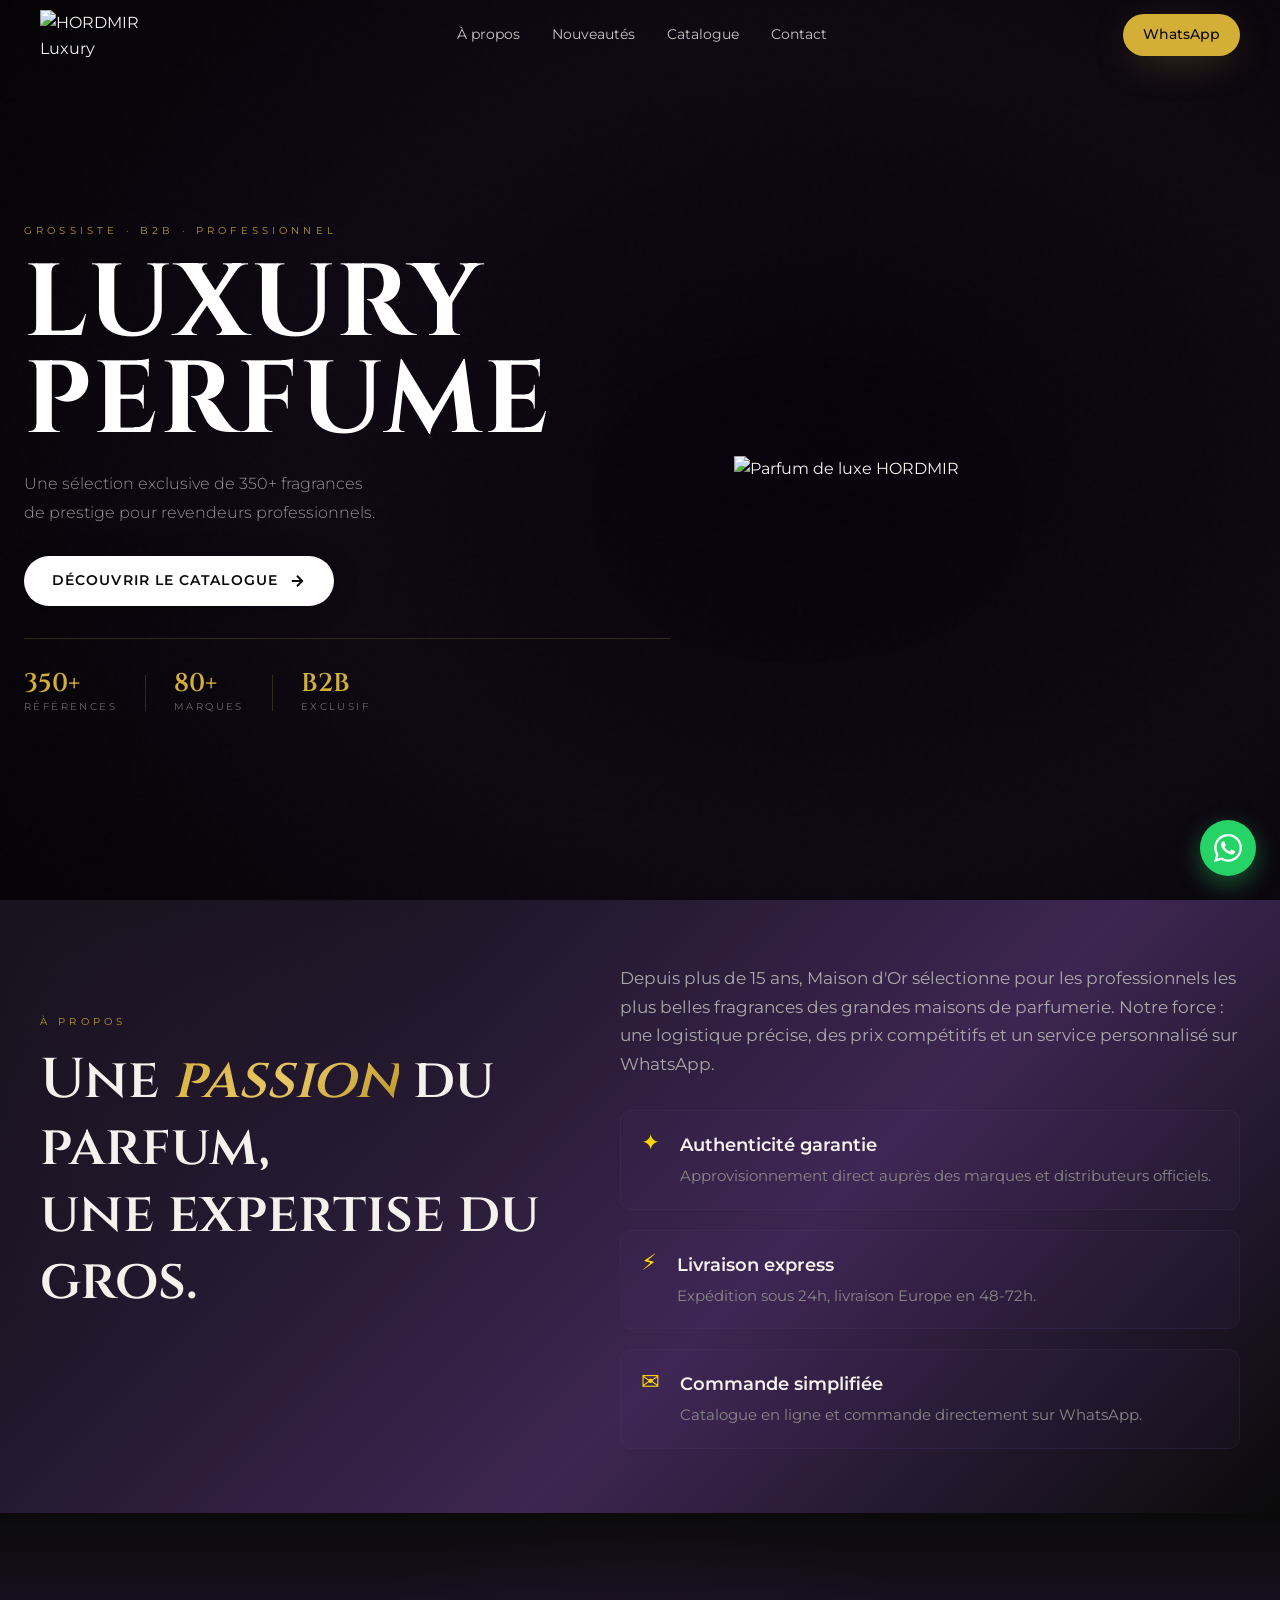
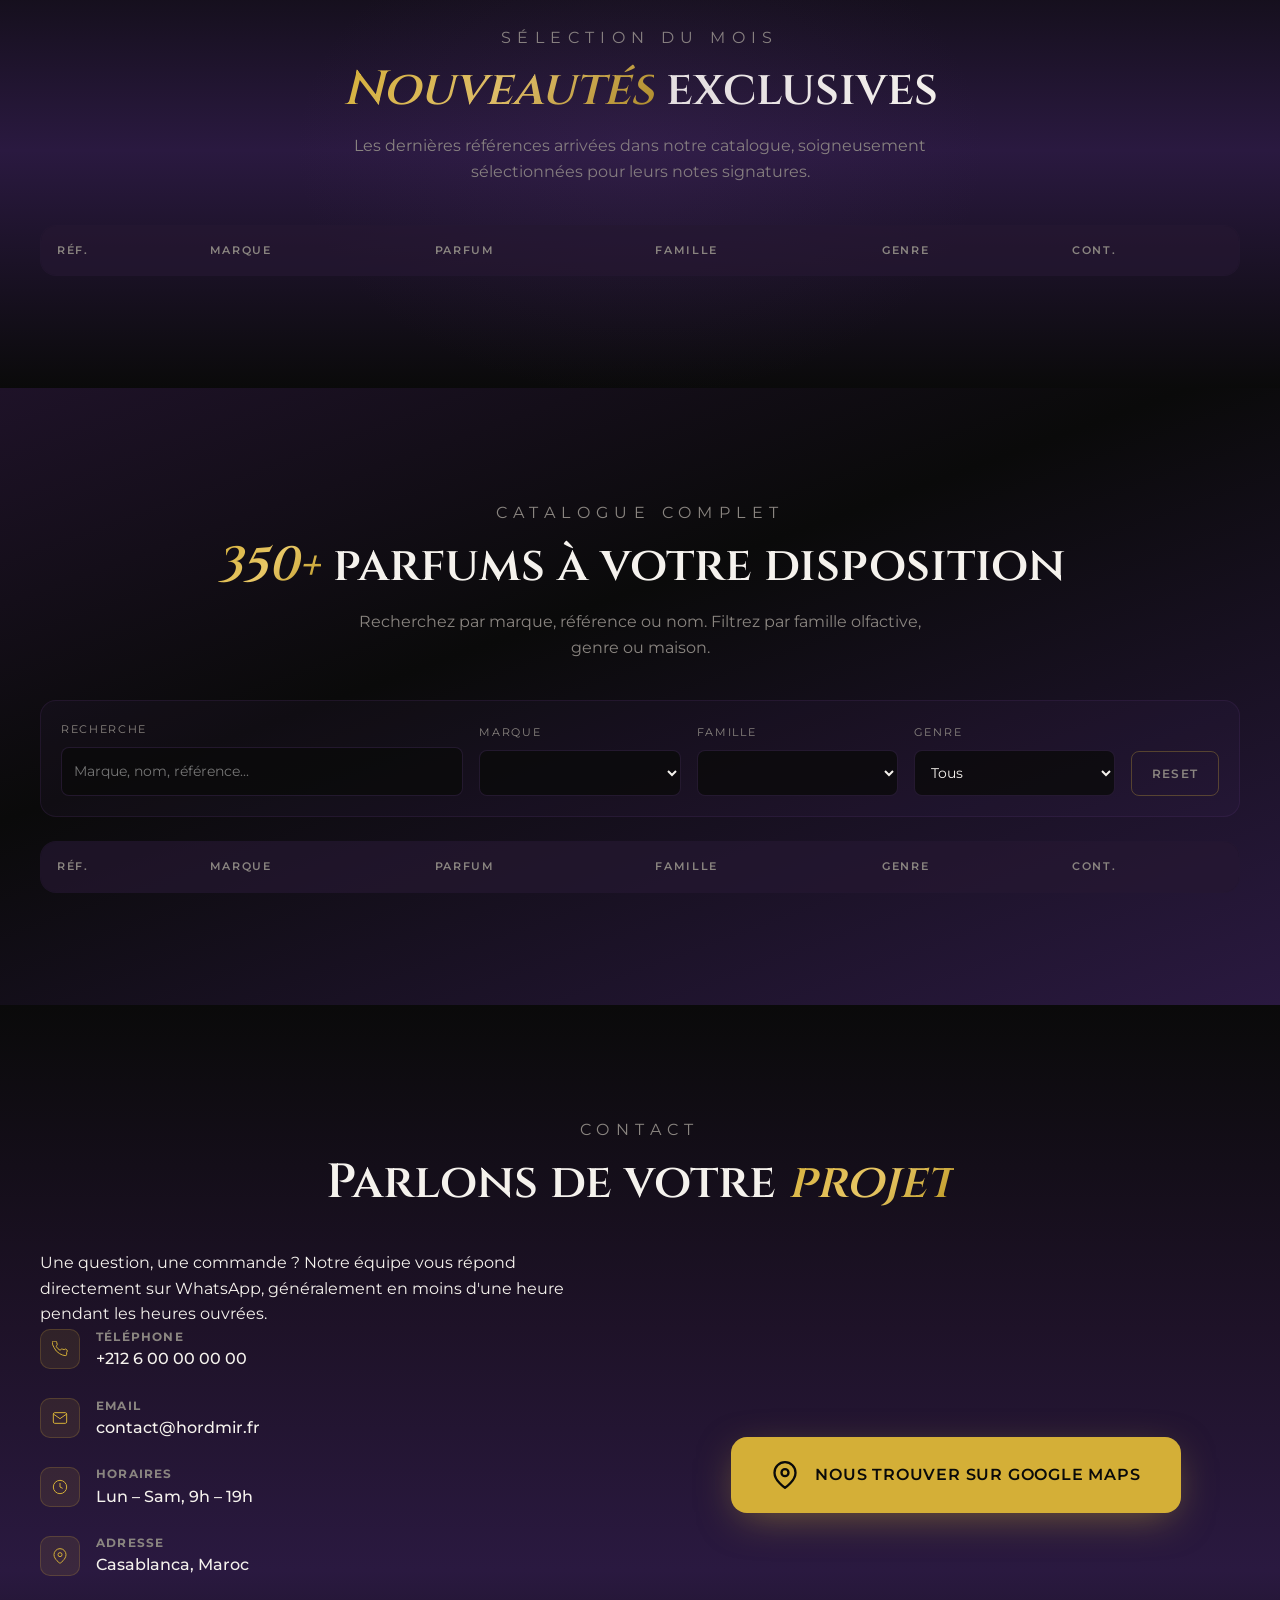
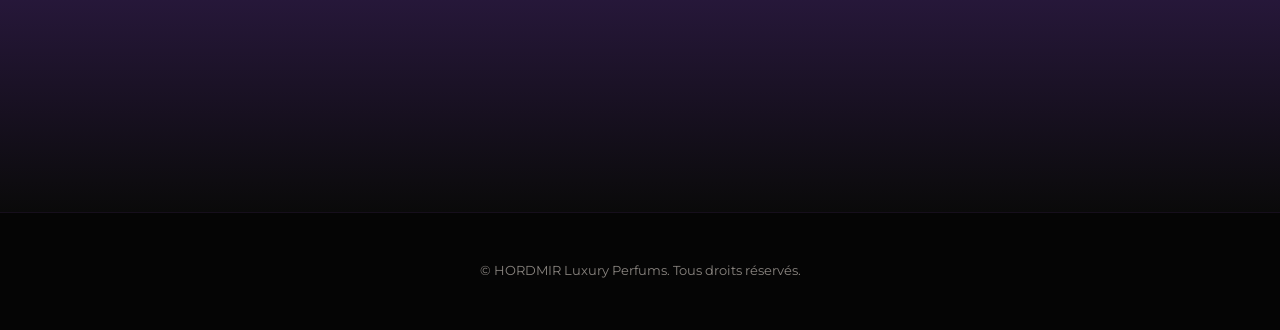
==== hordmir_ameliore/index.html @ f8b73bb1 "Change logo image from PNG to JPEG format" ====
<!doctype html>
<html lang="fr">

<head>
  <meta charset="utf-8" />
  <meta name="viewport" content="width=device-width, initial-scale=1, viewport-fit=cover" />
  <title>HORDMIR Luxury Perfums — Catalogue grossiste 350+ références</title>
  <meta name="description"
    content="Grossiste en parfums de luxe : 350+ références des plus grandes maisons. Catalogue actualisé, commande WhatsApp, livraison Europe 48-72h." />
  <meta property="og:title" content="HORDMIR Luxury Perfums" />
  <meta property="og:description"
    content="350+ fragrances de prestige. Commande directe via WhatsApp pour revendeurs professionnels." />
  <meta property="og:type" content="website" />

  <link rel="preconnect" href="https://fonts.googleapis.com" />
  <link rel="preconnect" href="https://fonts.gstatic.com" crossorigin />
  <link
    href="https://fonts.googleapis.com/css2?family=Cinzel:wght@400;600;700&family=Cormorant+Garamond:ital,wght@0,400;0,500;0,600;1,400;1,500&family=Montserrat:wght@300;400;500;600&display=swap"
    rel="stylesheet" />
  <link rel="stylesheet" href="style.css" />
</head>

<body>
  <!-- Header -->
  <header class="header">
    <div class="container header-inner">
      <a href="#hero" class="logo"><img src="logo.jpeg" alt="HORDMIR Luxury Perfums" class="logo-img" /></a>
      <button class="menu-toggle" aria-label="Ouvrir le menu" aria-expanded="false">
        <span></span>
        <span></span>
        <span></span>
      </button>
      <nav class="nav" aria-label="Navigation principale">
        <a href="#about">À propos</a>
        <a href="#nouveautes">Nouveautés</a>
        <a href="#catalogue">Catalogue</a>
        <a href="#contact">Contact</a>
      </nav>
      <div class="header-actions">
        <a class="btn-wa" data-wa="default" href="#">WhatsApp</a>
      </div>
    </div>
  </header>

  <!-- Hero -->
  <section id="hero" class="hero">
    <div class="hero-inner container">

      <!-- LEFT: text -->
      <div class="hero-content">
        <p class="eyebrow">Grossiste · B2B · Professionnel</p>
        <h1>LUXURY<br>PERFUME</h1>
        <p class="hero-description">
          Une sélection exclusive de 350+ fragrances<br>
          de prestige pour revendeurs professionnels.
        </p>
        <div class="hero-actions">
          <a class="btn-primary" href="#catalogue">
            DÉCOUVRIR LE CATALOGUE
            <svg width="18" height="18" viewBox="0 0 24 24" fill="none" stroke="currentColor" stroke-width="2.5">
              <path d="M5 12h14M12 5l7 7-7 7" />
            </svg>
          </a>
        </div>
        <div class="hero-stats-inline">
          <div class="hsi"><span class="hsi-num">350+</span><span class="hsi-lbl">Références</span></div>
          <div class="hsi-div"></div>
          <div class="hsi"><span class="hsi-num">80+</span><span class="hsi-lbl">Marques</span></div>
          <div class="hsi-div"></div>
          <div class="hsi"><span class="hsi-num">B2B</span><span class="hsi-lbl">Exclusif</span></div>
        </div>
      </div>

      <!-- RIGHT: product image floats freely on bg -->
      <div class="hero-visual">
        <img src="image.png" class="hero-product-img" alt="Parfum de luxe HORDMIR" />
      </div>

    </div>
  </section>

  <!-- About -->
  <section id="about" class="section about">
    <div class="container about-grid">

      <!-- COLONNE GAUCHE (TITRE) -->
      <div class="about-left">
        <p class="eyebrow">À propos</p>

        <h2 class="about-title">
          Une <span class="gold-gradient italic">passion</span> du parfum,<br />
          une expertise du gros.
        </h2>
      </div>

      <!-- COLONNE DROITE (CONTENU) -->
      <div class="about-right">
        <div class="about-text">
          <p>
            Depuis plus de 15 ans, Maison d'Or sélectionne pour les professionnels les plus belles
            fragrances des grandes maisons de parfumerie. Notre force : une logistique précise, des
            prix compétitifs et un service personnalisé sur WhatsApp.
          </p>
        </div>

        <div class="about-features">

          <div class="feature">
            <div class="feature-icon">✦</div>
            <div>
              <div class="feature-title">Authenticité garantie</div>
              <div class="feature-desc">
                Approvisionnement direct auprès des marques et distributeurs officiels.
              </div>
            </div>
          </div>

          <div class="feature">
            <div class="feature-icon">⚡</div>
            <div>
              <div class="feature-title">Livraison express</div>
              <div class="feature-desc">
                Expédition sous 24h, livraison Europe en 48-72h.
              </div>
            </div>
          </div>

          <div class="feature">
            <div class="feature-icon">✉</div>
            <div>
              <div class="feature-title">Commande simplifiée</div>
              <div class="feature-desc">
                Catalogue en ligne et commande directement sur WhatsApp.
              </div>
            </div>
          </div>

        </div>
      </div>

    </div>
  </section>


  <!-- New Arrivals -->
 <!-- New Arrivals -->
<section id="nouveautes" class="section nouveautes">
  <div class="container">
    <div class="section-head fade-up">
      <p class="eyebrow">Sélection du mois</p>
      <h2><span class="gold-gradient italic">Nouveautés</span> exclusives</h2>
      <p>Les dernières références arrivées dans notre catalogue, soigneusement sélectionnées pour leurs notes signatures.</p>
    </div>
    <div class="table-wrap fade-up">
      <div class="table-scroll">
        <table>
          <thead>
            <tr>
              <th>Réf.</th>
              <th>Marque</th>
              <th>Parfum</th>
              <th class="hide-sm">Famille</th>
              <th class="hide-md">Genre</th>
              <th class="hide-md">Cont.</th>
            </tr>
          </thead>
          <tbody id="new-arrivals-grid"></tbody>
        </table>
      </div>
    </div>
  </div>
</section>

  <!-- Catalogue -->
  <section id="catalogue" class="section">
    <div class="container">
      <div class="section-head">
        <p class="eyebrow">Catalogue complet</p>
        <h2><span class="gold-gradient italic">350+</span> parfums à votre disposition</h2>
        <p>Recherchez par marque, référence ou nom. Filtrez par famille olfactive, genre ou maison.</p>
      </div>

      <div class="filters">
        <div>
          <label class="filter-label" for="filter-search">Recherche</label>
          <input id="filter-search" class="filter-input" type="text" placeholder="Marque, nom, référence..." />
        </div>
        <div>
          <label class="filter-label" for="filter-brand">Marque</label>
          <select id="filter-brand" class="filter-select"></select>
        </div>
        <div>
          <label class="filter-label" for="filter-family">Famille</label>
          <select id="filter-family" class="filter-select"></select>
        </div>
        <div>
          <label class="filter-label" for="filter-gender">Genre</label>
          <select id="filter-gender" class="filter-select">
            <option value="all">Tous</option>
            <option value="Femme">Femme</option>
            <option value="Homme">Homme</option>
            <option value="Mixte">Mixte</option>
          </select>
        </div>
        <button id="filter-reset" class="btn-reset" type="button">Reset</button>
      </div>

      <div class="results-count" id="results-count"></div>

      <div class="table-wrap">
        <div class="table-scroll">
          <table>
            <thead>
              <tr>
                <th>Réf.</th>
                <th>Marque</th>
                <th>Parfum</th>
                <th class="hide-sm">Famille</th>
                <th class="hide-md">Genre</th>
                <th class="hide-md">Cont.</th>
              </tr>
            </thead>
            <tbody id="catalogue-body"></tbody>
          </table>
        </div>
      </div>

      <div id="pagination" class="pagination" style="display:none;">
        <button id="prev-page" class="btn-page" type="button">← Précédent</button>
        <span id="page-info" class="page-info"></span>
        <button id="next-page" class="btn-page" type="button">Suivant →</button>
      </div>
    </div>
  </section>

  <!-- Contact -->
  <section id="contact" class="section contact">
    <div class="container">
      <div class="section-head fade-up">
        <p class="eyebrow">Contact</p>
        <h2>Parlons de votre <span class="gold-gradient italic">projet</span></h2>
      </div>
      <div class="contact-grid">

        <!-- Colonne gauche : infos -->
        <div class="contact-left fade-up">
          <p class="contact-intro">
            Une question, une commande ? Notre équipe vous répond directement sur WhatsApp,
            généralement en moins d'une heure pendant les heures ouvrées.
          </p>

          

          <div class="contact-info-blocks">
            <div class="info-block">
              <div class="info-icon">
                <svg width="16" height="16" viewBox="0 0 24 24" fill="none" stroke="currentColor" stroke-width="1.5">
                  <path
                    d="M22 16.92v3a2 2 0 01-2.18 2 19.79 19.79 0 01-8.63-3.07A19.5 19.5 0 013.07 9.81a19.79 19.79 0 01-3.07-8.67A2 2 0 012 .18h3a2 2 0 012 1.72c.127.96.361 1.903.7 2.81a2 2 0 01-.45 2.11L6.09 7.91a16 16 0 006 6l1.27-1.27a2 2 0 012.11-.45c.907.339 1.85.573 2.81.7A2 2 0 0122 16.92z" />
                </svg>
              </div>
              <div>
                <strong>Téléphone</strong>
                <span>+212 6 00 00 00 00</span>
              </div>
            </div>
            <div class="info-block">
              <div class="info-icon">
                <svg width="16" height="16" viewBox="0 0 24 24" fill="none" stroke="currentColor" stroke-width="1.5">
                  <path d="M4 4h16c1.1 0 2 .9 2 2v12c0 1.1-.9 2-2 2H4c-1.1 0-2-.9-2-2V6c0-1.1.9-2 2-2z" />
                  <polyline points="22,6 12,13 2,6" />
                </svg>
              </div>
              <div>
                <strong>Email</strong>
                <span>contact@hordmir.fr</span>
              </div>
            </div>
            <div class="info-block">
              <div class="info-icon">
                <svg width="16" height="16" viewBox="0 0 24 24" fill="none" stroke="currentColor" stroke-width="1.5">
                  <circle cx="12" cy="12" r="10" />
                  <polyline points="12 6 12 12 16 14" />
                </svg>
              </div>
              <div>
                <strong>Horaires</strong>
                <span>Lun – Sam, 9h – 19h</span>
              </div>
            </div>
            <div class="info-block">
              <div class="info-icon">
                <svg width="16" height="16" viewBox="0 0 24 24" fill="none" stroke="currentColor" stroke-width="1.5">
                  <path d="M21 10c0 7-9 13-9 13s-9-6-9-13a9 9 0 0118 0z" />
                  <circle cx="12" cy="10" r="3" />
                </svg>
              </div>
              <div>
                <strong>Adresse</strong>
                <span>Casablanca, Maroc</span>
              </div>
            </div>
          </div>
        </div>

        <!-- Colonne droite : bouton Google Maps -->
        <div class="contact-right fade-up" style="transition-delay:0.15s;">
          <div class="maps-button-wrap">
            <a href="https://www.google.com/maps/search/Casablanca,+Maroc" target="_blank" rel="noopener noreferrer" class="btn-maps">
              <svg width="24" height="24" viewBox="0 0 24 24" fill="none" stroke="currentColor" stroke-width="2">
                <path d="M21 10c0 7-9 13-9 13s-9-6-9-13a9 9 0 0118 0z" />
                <circle cx="12" cy="10" r="3" />
              </svg>
              <span>Nous trouver sur Google Maps</span>
            </a>
          </div>
        </div>

      </div>
    </div>
  </section>

  <!-- Footer -->
  <footer class="footer">
    <div class="container">
      © <span id="year"></span> HORDMIR Luxury Perfums. Tous droits réservés.
    </div>
  </footer>

  <!-- Floating WhatsApp -->
  <a class="fab" data-wa="default" href="#" aria-label="Contacter sur WhatsApp">
    <svg viewBox="0 0 24 24" fill="currentColor" aria-hidden="true">
      <path
        d="M17.472 14.382c-.297-.149-1.758-.867-2.03-.967-.273-.099-.471-.148-.67.15-.197.297-.767.966-.94 1.164-.173.199-.347.223-.644.075-.297-.15-1.255-.463-2.39-1.475-.883-.788-1.48-1.761-1.653-2.059-.173-.297-.018-.458.13-.606.134-.133.298-.347.446-.52.149-.174.198-.298.298-.497.099-.198.05-.371-.025-.52-.075-.149-.669-1.612-.916-2.207-.242-.579-.487-.5-.669-.51-.173-.008-.371-.01-.57-.01-.198 0-.52.074-.792.372-.272.297-1.04 1.016-1.04 2.479 0 1.462 1.065 2.875 1.213 3.074.149.198 2.096 3.2 5.077 4.487.709.306 1.262.489 1.694.625.712.227 1.36.195 1.871.118.571-.085 1.758-.719 2.006-1.413.248-.694.248-1.289.173-1.413-.074-.124-.272-.198-.57-.347m-5.421 7.403h-.004a9.87 9.87 0 01-5.031-1.378l-.361-.214-3.741.982.999-3.648-.235-.374a9.86 9.86 0 01-1.51-5.26c.001-5.45 4.436-9.884 9.888-9.884 2.64 0 5.122 1.03 6.988 2.898a9.825 9.825 0 012.893 6.994c-.003 5.45-4.437 9.884-9.885 9.884m8.413-18.297A11.815 11.815 0 0012.05 0C5.495 0 .16 5.335.157 11.892c0 2.096.547 4.142 1.588 5.945L.057 24l6.305-1.654a11.882 11.882 0 005.683 1.448h.005c6.554 0 11.89-5.335 11.893-11.893a11.821 11.821 0 00-3.48-8.413z" />
    </svg>
  </a>

  <script src="data.js"></script>
  <script src="script.js"></script>
</body>

</html>
---- hordmir_ameliore/style.css ----
/* ========== Tokens ========== */
:root {
  --black: #0A0A0A;
  --anthracite: #1A1A1A;
  --purple: #5B3A7A;
  --purple-dark: #3D2652;
  --purple-deep: #1E1228;
  --gold: #D4AF37;
  --gold-light: #E8C766;
  --ivory: #F5F2ED;
  --muted: #8A8580;
  --border: rgba(212, 175, 55, 0.15);
  --gold-gradient: linear-gradient(135deg, #D4AF37 0%, #E8C766 50%, #B8941F 100%);
  --card-gradient: linear-gradient(180deg, rgba(26, 26, 26, 0.6), rgba(10, 10, 10, 0.4));
  --shadow-gold: 0 10px 40px -10px rgba(212, 175, 55, 0.35);

  /* Violet-noir dégradés */
  --grad-vn-1: linear-gradient(160deg, #0A0A0A 0%, #1E1228 50%, #0A0A0A 100%);
  --grad-vn-2: linear-gradient(135deg, #0A0A0A 0%, #3D2652 60%, #0A0A0A 100%);
  --grad-vn-3: linear-gradient(180deg, #1E1228 0%, #0A0A0A 100%);
  --grad-vn-4: linear-gradient(180deg, #0A0A0A 0%, #2A1940 50%, #0A0A0A 100%);
  --grad-vn-5: linear-gradient(160deg, #1E1228 0%, #0A0A0A 40%, #2A1940 100%);

  --font-display: 'Cinzel', Georgia, serif;
  --font-serif: 'Cormorant Garamond', Georgia, serif;
  --font-sans: 'Montserrat', system-ui, sans-serif;
}

/* ========== Reset ========== */
*, *::before, *::after { box-sizing: border-box; margin: 0; padding: 0; }
html { scroll-behavior: smooth; -webkit-text-size-adjust: 100%; overflow-x: hidden; width: 100%; }
body {
  background: var(--black);
  color: var(--ivory);
  font-family: var(--font-sans);
  font-size: 16px;
  line-height: 1.6;
  -webkit-font-smoothing: antialiased;
  overflow-x: hidden;
  width: 100%;
  position: relative;
}
img { max-width: 100%; height: auto; display: block; }
a { color: inherit; text-decoration: none; }
button, input, select { font: inherit; color: inherit; }

h1, h2 { font-family: var(--font-display); font-weight: 600; line-height: 1.15; }
h3, h4 { font-family: var(--font-serif); font-weight: 500; line-height: 1.15; }

.container { max-width: 1280px; margin: 0 auto; padding: 0 1rem; width: 100%; }
@media (min-width: 480px) { .container { padding: 0 1.5rem; } }
@media (min-width: 1024px) { .container { padding: 0 2.5rem; } }

.gold-gradient {
  background: var(--gold-gradient);
  -webkit-background-clip: text;
  background-clip: text;
  color: transparent;
}
.italic { font-style: italic; }

/* ========== Header ========== */
.header {
  position: fixed; top: 0; left: 0; right: 0; z-index: 50;
  background: transparent;
  backdrop-filter: blur(0px);
  border-bottom: 1px solid transparent;
  transition: background 0.4s ease, backdrop-filter 0.4s ease, border-color 0.4s ease;
  width: 100%;
}
.header.scrolled {
  background: rgba(10, 10, 10, 0.92);
  backdrop-filter: blur(12px);
  border-bottom: 1px solid rgba(91, 58, 122, 0.3);
}
.header-inner {
  display: flex; align-items: center; justify-content: space-between;
  height: 60px;
  padding: 0 1rem;
}
@media (min-width: 480px) {
  .header-inner {
    height: 70px;
    padding: 0 1.5rem;
  }
}
@media (min-width: 1024px) {
  .header-inner {
    padding: 0 2.5rem;
  }
}

.logo {
  display: flex;
  align-items: center;
  justify-content: center;
  flex-shrink: 0;
  height: 50px;
}

.logo-img {
  height: 100%;
  width: auto;
  max-width: 120px;
  object-fit: contain;
}

.nav { display: none; gap: 1.5rem; }
.nav a { font-size: 0.85rem; color: rgba(245, 242, 237, 0.8); transition: color .2s; }
.nav a:hover { color: var(--gold); }
@media (min-width: 768px) { 
  .nav { 
    display: flex;
    gap: 2rem;
  } 
}

.header-actions { display: flex; align-items: center; gap: 0.75rem; }

.btn-wa {
  display: none;
  align-items: center; gap: 0.5rem;
  padding: 0.5rem 1rem;
  background: var(--gold);
  color: var(--black);
  border-radius: 999px;
  font-size: 0.75rem; font-weight: 500;
  box-shadow: var(--shadow-gold);
  transition: opacity .2s;
  border: none; cursor: pointer;
  white-space: nowrap;
}
.btn-wa:hover { opacity: 0.9; }
@media (min-width: 640px) { 
  .btn-wa { 
    display: inline-flex;
    padding: 0.625rem 1.25rem;
    font-size: 0.85rem;
  } 
}

/* ========== Hero ========== */
.hero {
  position: relative;
  min-height: 100vh;
  background: radial-gradient(ellipse 90% 100% at 65% 50%, #07010c 0%, #0d0712 45%, #000000 100%);
  overflow: hidden;
  display: flex;
  align-items: center;
  width: 100%;
}

.hero::before {
  content: '';
  position: absolute;
  inset: 0;
  background-image: url("data:image/svg+xml,%3Csvg viewBox='0 0 200 200' xmlns='http://www.w3.org/2000/svg'%3E%3Cfilter id='n'%3E%3CfeTurbulence type='fractalNoise' baseFrequency='0.9' numOctaves='4' stitchTiles='stitch'/%3E%3C/filter%3E%3Crect width='100%25' height='100%25' filter='url(%23n)' opacity='0.04'/%3E%3C/svg%3E");
  opacity: 0.4;
  pointer-events: none;
  z-index: 0;
}

.hero-inner {
  position: relative;
  z-index: 2;
  display: grid;
  grid-template-columns: 1fr;
  min-height: 100vh;
  align-items: center;
  gap: 2rem;
  padding: 80px 1rem 3rem;
  width: 100%;
}

@media (min-width: 768px) {
  .hero-inner {
    grid-template-columns: 55% 45%;
    gap: 0;
    padding: 70px 1.5rem 2rem;
  }
}

.hero-content {
  padding: 0;
  display: flex;
  flex-direction: column;
  justify-content: center;
  text-align: center;
}

@media (min-width: 768px) {
  .hero-content {
    padding: 0 2rem 0 0;
    text-align: left;
  }
}

.eyebrow {
  font-family: var(--font-sans);
  font-size: 0.65rem;
  letter-spacing: 0.4em;
  text-transform: uppercase;
  color: rgba(212, 175, 55, 0.85);
  margin-bottom: 1rem;
}

.hero h1 {
  font-family: var(--font-display);
  font-size: clamp(2.5rem, 8vw, 7.5rem);
  font-weight: 700;
  letter-spacing: 0.02em;
  color: #fff;
  line-height: 0.95;
  margin-bottom: 1.25rem;
  text-transform: uppercase;
}

.hero-description {
  font-family: var(--font-sans);
  color: rgba(245, 242, 237, 0.6);
  font-size: clamp(0.9rem, 2vw, 1rem);
  font-weight: 300;
  margin-bottom: 1.75rem;
  line-height: 1.8;
  max-width: 370px;
  margin-left: auto;
  margin-right: auto;
}

@media (min-width: 768px) {
  .hero-description {
    margin-left: 0;
  }
}

.hero-actions {
  display: flex;
  flex-wrap: wrap;
  gap: 1rem;
  align-items: center;
  justify-content: center;
  margin-bottom: 2rem;
}

@media (min-width: 768px) {
  .hero-actions {
    justify-content: flex-start;
  }
}

.btn-primary {
  display: inline-flex;
  align-items: center;
  gap: 0.6rem;
  padding: 0.875rem 1.75rem;
  background: #fff;
  color: #0A0A0A;
  border-radius: 999px;
  font-family: var(--font-sans);
  font-weight: 600;
  font-size: clamp(0.75rem, 1.5vw, 0.85rem);
  letter-spacing: 0.08em;
  text-transform: uppercase;
  border: none;
  cursor: pointer;
  transition: background .2s, transform .2s;
  box-shadow: 0 4px 24px rgba(0,0,0,0.25);
}

.btn-primary:hover {
  background: #F5F2ED;
  transform: translateY(-2px);
}

.hero-stats-inline {
  display: flex;
  align-items: center;
  justify-content: center;
  gap: 1.5rem;
  padding-top: 1.5rem;
  border-top: 1px solid rgba(212,175,55,0.2);
  flex-wrap: wrap;
}

@media (min-width: 768px) {
  .hero-stats-inline {
    justify-content: flex-start;
    gap: 1.75rem;
    padding-top: 2rem;
  }
}

.hsi { display: flex; flex-direction: column; gap: 0.2rem; }

.hsi-num {
  font-family: var(--font-display);
  font-size: clamp(1.2rem, 3vw, 1.6rem);
  font-weight: 600;
  color: var(--gold);
  line-height: 1;
}

.hsi-lbl {
  font-family: var(--font-sans);
  font-size: 0.6rem;
  letter-spacing: 0.25em;
  text-transform: uppercase;
  color: rgba(245,242,237,0.4);
}

.hsi-div {
  width: 1px;
  height: 36px;
  background: rgba(212,175,55,0.2);
  flex-shrink: 0;
  display: none;
}

@media (min-width: 480px) {
  .hsi-div {
    display: block;
  }
}

.hero-visual {
  position: relative;
  display: flex;
  align-items: center;
  justify-content: center;
  width: 100%;
}

.hero-product-img {
  width: 80%;
  max-width: 280px;
  height: auto;
  object-fit: contain;
  filter: drop-shadow(-20px 40px 80px rgba(0,0,0,0.6))
          drop-shadow(0 0 60px rgba(91,58,122,0.4));
  position: relative;
  z-index: 2;
}

@media (min-width: 768px) {
  .hero-product-img {
    width: 100%;
    max-width: 490px;
  }
}

/* ========== Sections ========== */
.section {
  padding: 4rem 0;
  width: 100%;
  overflow: hidden;
}

@media (min-width: 768px) {
  .section {
    padding: 7rem 0;
  }
}

.section-head {
  text-align: center;
  margin-bottom: 2.5rem;
  padding: 0 1rem;
}

.section-head h2 {
  font-size: clamp(1.75rem, 4vw, 3rem);
  margin: 0.75rem 0 1rem;
}

.section-head p {
  color: var(--muted);
  max-width: 36rem;
  margin: 0 auto;
  font-size: clamp(0.9rem, 2vw, 1rem);
}

/* ========== About ========== */
.about {
  padding: 4rem 0;
  background: var(--grad-vn-2);
  position: relative;
}

.about::before {
  content: '';
  position: absolute;
  top: 0; left: 0;
  width: 500px; height: 500px;
  background: radial-gradient(ellipse at top left, rgba(91,58,122,0.18) 0%, transparent 65%);
  pointer-events: none;
}

.about-grid {
  display: grid;
  grid-template-columns: 1fr;
  gap: 3rem;
  position: relative;
  z-index: 1;
}

@media (min-width: 992px) {
  .about-grid {
    grid-template-columns: 1fr 1.2fr;
    align-items: start;
    gap: 4rem;
  }
}

.about-left {
  position: relative;
}

@media (min-width: 992px) {
  .about-left {
    top: 50px;
  }
}

.about-title {
  font-size: clamp(1.75rem, 5vw, 3.5rem);
  line-height: 1.2;
  margin-top: 10px;
}

.about-right {
  width: 100%;
}

.about-text {
  color: #aaa;
  line-height: 1.7;
  font-size: clamp(0.95rem, 2vw, 1.05rem);
}

.about-text p {
  margin-bottom: 20px;
}

.about-features {
  margin-top: 2rem;
  display: grid;
  gap: 1.25rem;
}

.feature {
  display: flex;
  gap: 1.25rem;
  align-items: flex-start;
  padding: 1.25rem;
  border-radius: 12px;
  background: rgba(91, 58, 122, 0.08);
  border: 1px solid rgba(91, 58, 122, 0.2);
  transition: background 0.2s, border-color 0.2s;
}

.feature:hover {
  background: rgba(91, 58, 122, 0.15);
  border-color: rgba(91, 58, 122, 0.35);
}

.feature-icon {
  color: gold;
  font-size: 1.4rem;
  flex-shrink: 0;
  line-height: 1;
}

.feature-title {
  font-weight: 600;
  margin-bottom: 5px;
  font-size: clamp(1rem, 2vw, 1.1rem);
  color: var(--ivory);
}

.feature-desc {
  color: #888;
  font-size: clamp(0.85rem, 1.5vw, 0.95rem);
}

/* ========== New Arrivals ========== */
.nouveautes {
  background: var(--grad-vn-4);
  position: relative;
}

.nouveautes::before {
  content: '';
  position: absolute;
  top: 50%; left: 50%;
  transform: translate(-50%, -50%);
  width: 700px; height: 500px;
  background: radial-gradient(ellipse, rgba(91,58,122,0.14) 0%, transparent 70%);
  pointer-events: none;
}

#new-arrivals-grid {
  position: relative;
  z-index: 1;
}

.parfum-card {
  display: flex;
  flex-direction: column;
  text-decoration: none;
  cursor: pointer;
  border-radius: 12px;
  overflow: hidden;
  background: linear-gradient(160deg, #1a0f24 0%, #111 60%);
  border: 1px solid rgba(91, 58, 122, 0.25);
  transition: transform 0.35s ease, border-color 0.35s ease, box-shadow 0.35s ease;
  height: 100%;
}

.parfum-card:hover {
  transform: translateY(-8px);
  border-color: rgba(91, 58, 122, 0.6);
  box-shadow: 0 20px 50px rgba(91, 58, 122, 0.2);
}

.parfum-img-wrap {
  width: 100%;
  aspect-ratio: 1 / 1.2;
  overflow: hidden;
  position: relative;
  background: #000;
}

.parfum-img-wrap img {
  width: 100%;
  height: 100%;
  object-fit: contain;
  padding: 1.5rem;
  transition: transform 0.5s ease;
}

.parfum-card:hover .parfum-img-wrap img { transform: scale(1.08); }

.parfum-info {
  padding: 1.25rem;
  display: flex;
  flex-direction: column;
  gap: 0.5rem;
  flex: 1;
}

.parfum-brand {
  font-size: 0.65rem;
  font-weight: 600;
  letter-spacing: 0.2em;
  text-transform: uppercase;
  color: var(--gold);
}

.parfum-name {
  font-family: var(--font-serif);
  font-size: 1.25rem;
  font-weight: 500;
  color: var(--ivory);
  line-height: 1.2;
}

.parfum-meta {
  font-size: 0.8rem;
  color: var(--muted);
}

.parfum-divider {
  width: 100%;
  height: 1px;
  background: rgba(212, 175, 55, 0.15);
  margin: 0.5rem 0;
}

.parfum-cta {
  font-size: 0.85rem;
  font-weight: 600;
  color: var(--gold);
  margin-top: auto;
}

/* ========== Catalogue ========== */
#catalogue {
  background: var(--grad-vn-5);
  position: relative;
}

.filters {
  background: rgba(91, 58, 122, 0.08);
  border: 1px solid rgba(91, 58, 122, 0.2);
  border-radius: 1rem;
  padding: 1.25rem;
  display: grid;
  gap: 1rem;
  grid-template-columns: 1fr;
  margin-bottom: 1.5rem;
  position: relative;
  z-index: 1;
}

@media (min-width: 640px) {
  .filters {
    grid-template-columns: repeat(2, 1fr);
  }
}

@media (min-width: 1024px) {
  .filters {
    grid-template-columns: 2fr 1fr 1fr 1fr auto;
    align-items: end;
  }
}

.filter-label {
  display: block;
  font-size: 0.7rem;
  letter-spacing: 0.15em;
  text-transform: uppercase;
  color: var(--muted);
  margin-bottom: 0.5rem;
}

.filter-input, .filter-select {
  width: 100%;
  background: rgba(10, 10, 10, 0.8);
  border: 1px solid rgba(91, 58, 122, 0.3);
  border-radius: 0.5rem;
  padding: 0.75rem;
  font-size: 0.9rem;
  color: var(--ivory);
  transition: border-color .2s;
}

.filter-input:focus, .filter-select:focus {
  outline: none;
  border-color: var(--gold);
}

.btn-reset {
  padding: 0.75rem 1.25rem;
  border: 1px solid rgba(212, 175, 55, 0.3);
  border-radius: 0.5rem;
  background: transparent;
  color: var(--muted);
  font-size: 0.75rem;
  font-weight: 600;
  letter-spacing: 0.1em;
  text-transform: uppercase;
  cursor: pointer;
  transition: all .2s;
}

.btn-reset:hover {
  color: var(--gold);
  border-color: var(--gold);
  background: rgba(212, 175, 55, 0.05);
}

.table-wrap {
  background: rgba(15, 10, 20, 0.6);
  border: 1px solid rgba(91, 58, 122, 0.2);
  border-radius: 1rem;
  overflow: hidden;
  position: relative;
  z-index: 1;
  width: 100%;
}

.table-scroll {
  overflow-x: auto;
  -webkit-overflow-scrolling: touch;
  width: 100%;
}

table {
  width: 100%;
  border-collapse: collapse;
  font-size: 0.9rem;
  min-width: 700px; /* Force scrollable on small screens */
}

@media (min-width: 768px) {
  table {
    min-width: 100%;
  }
}

thead {
  background: rgba(91, 58, 122, 0.2);
}

th, td {
  text-align: left;
  padding: 1rem;
}

th {
  font-size: 0.7rem;
  letter-spacing: 0.15em;
  text-transform: uppercase;
  color: var(--muted);
  font-weight: 600;
}

tbody tr {
  border-top: 1px solid rgba(91, 58, 122, 0.15);
  transition: background .2s;
}

tbody tr:hover {
  background: rgba(91, 58, 122, 0.1);
}

.cell-ref { font-family: monospace; color: var(--muted); font-size: 0.8rem; }
.cell-brand { color: var(--gold); font-weight: 600; }
.cell-name { font-family: var(--font-serif); font-size: 1.05rem; }



/* Visibility helpers for table */
.hide-sm { display: none; }
.hide-md { display: none; }

@media (min-width: 640px) {
  .hide-sm { display: table-cell; }
}
@media (min-width: 1024px) {
  .hide-md { display: table-cell; }
}

/* ========== Contact ========== */
.contact {
  background: linear-gradient(180deg, #0A0A0A 0%, #1E1228 40%, #2A1940 70%, #0A0A0A 100%);
  position: relative;
}

.contact-grid {
  display: grid;
  grid-template-columns: 1fr;
  gap: 3rem;
}

@media (min-width: 992px) {
  .contact-grid {
    grid-template-columns: 1fr 1fr;
    gap: 4rem;
  }
}

.contact-info-blocks {
  display: grid;
  gap: 1.5rem;
}

.info-block {
  display: flex;
  gap: 1rem;
  align-items: center;
}

.info-icon {
  width: 40px; height: 40px;
  background: rgba(212, 175, 55, 0.1);
  border: 1px solid rgba(212, 175, 55, 0.2);
  border-radius: 10px;
  display: flex; align-items: center; justify-content: center;
  color: var(--gold);
  flex-shrink: 0;
}

.info-block strong { display: block; font-size: 0.75rem; color: var(--muted); text-transform: uppercase; letter-spacing: 0.1em; }
.info-block span { color: var(--ivory); font-weight: 500; }

.maps-button-wrap {
  display: flex;
  align-items: center;
  justify-content: center;
  min-height: 350px;
}

@media (min-width: 768px) {
  .maps-button-wrap { min-height: 450px; }
}

.btn-maps {
  display: inline-flex;
  align-items: center;
  gap: 1rem;
  padding: 1.5rem 2.5rem;
  background: var(--gold);
  color: var(--black);
  border-radius: 1rem;
  font-size: 1rem;
  font-weight: 600;
  letter-spacing: 0.05em;
  text-transform: uppercase;
  transition: all 0.3s ease;
  box-shadow: 0 10px 40px -10px rgba(212, 175, 55, 0.5);
}

.btn-maps:hover {
  background: var(--gold-light);
  transform: translateY(-4px);
  box-shadow: 0 15px 50px -10px rgba(212, 175, 55, 0.6);
}

.btn-maps svg {
  width: 28px;
  height: 28px;
  flex-shrink: 0;
}

/* ========== Floating WhatsApp & Footer ========== */
.fab {
  position: fixed; bottom: 1.5rem; right: 1.5rem; z-index: 60;
  width: 3.5rem; height: 3.5rem; border-radius: 50%;
  background: #25D366; color: white;
  display: flex; align-items: center; justify-content: center;
  box-shadow: 0 8px 25px rgba(37, 211, 102, 0.4);
  transition: transform .2s;
}
.fab:hover { transform: scale(1.1); }
.fab svg { width: 1.75rem; height: 1.75rem; }

.footer {
  padding: 3rem 1rem;
  border-top: 1px solid rgba(91, 58, 122, 0.2);
  background: #050505;
  text-align: center;
  color: var(--muted);
  font-size: 0.8rem;
}

/* ========== Mobile Menu ========== */
.menu-toggle {
  display: flex; flex-direction: column; justify-content: space-between;
  width: 28px; height: 18px; background: transparent; border: none; cursor: pointer;
  z-index: 100;
}

@media (min-width: 768px) { .menu-toggle { display: none; } }

.menu-toggle span { width: 100%; height: 2px; background: var(--gold); transition: .3s; }
.menu-toggle.active span:nth-child(1) { transform: translateY(8px) rotate(45deg); }
.menu-toggle.active span:nth-child(2) { opacity: 0; }
.menu-toggle.active span:nth-child(3) { transform: translateY(-8px) rotate(-45deg); }

@media (max-width: 767px) {
  .nav {
    position: fixed; top: 0; right: -100%; width: 100%; height: 100vh;
    background: rgba(10, 10, 10, 0.98);
    display: flex; flex-direction: column; align-items: center; justify-content: center;
    gap: 2.5rem; transition: .4s cubic-bezier(0.4, 0, 0.2, 1);
    z-index: 90; backdrop-filter: blur(10px);
  }
  .nav.active { right: 0; }
  .nav a { font-size: 1.5rem; font-family: var(--font-display); }
}
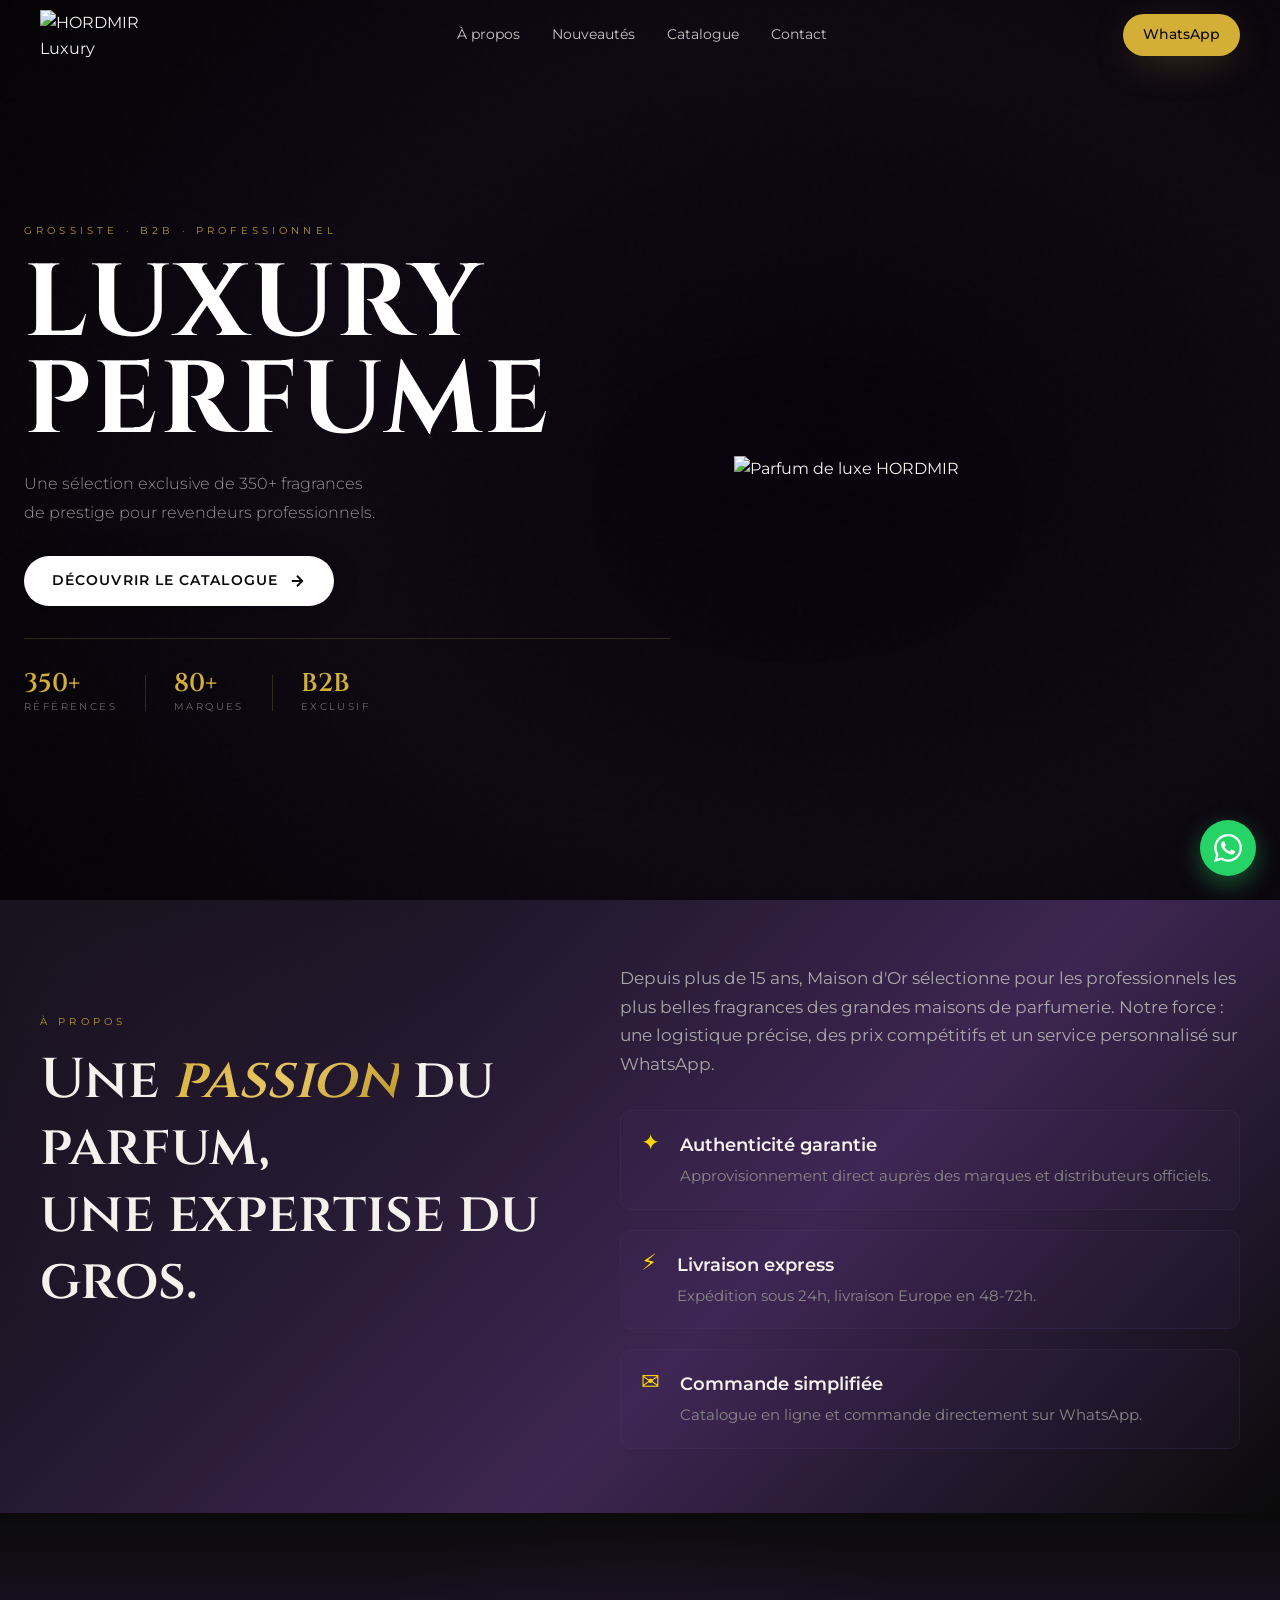
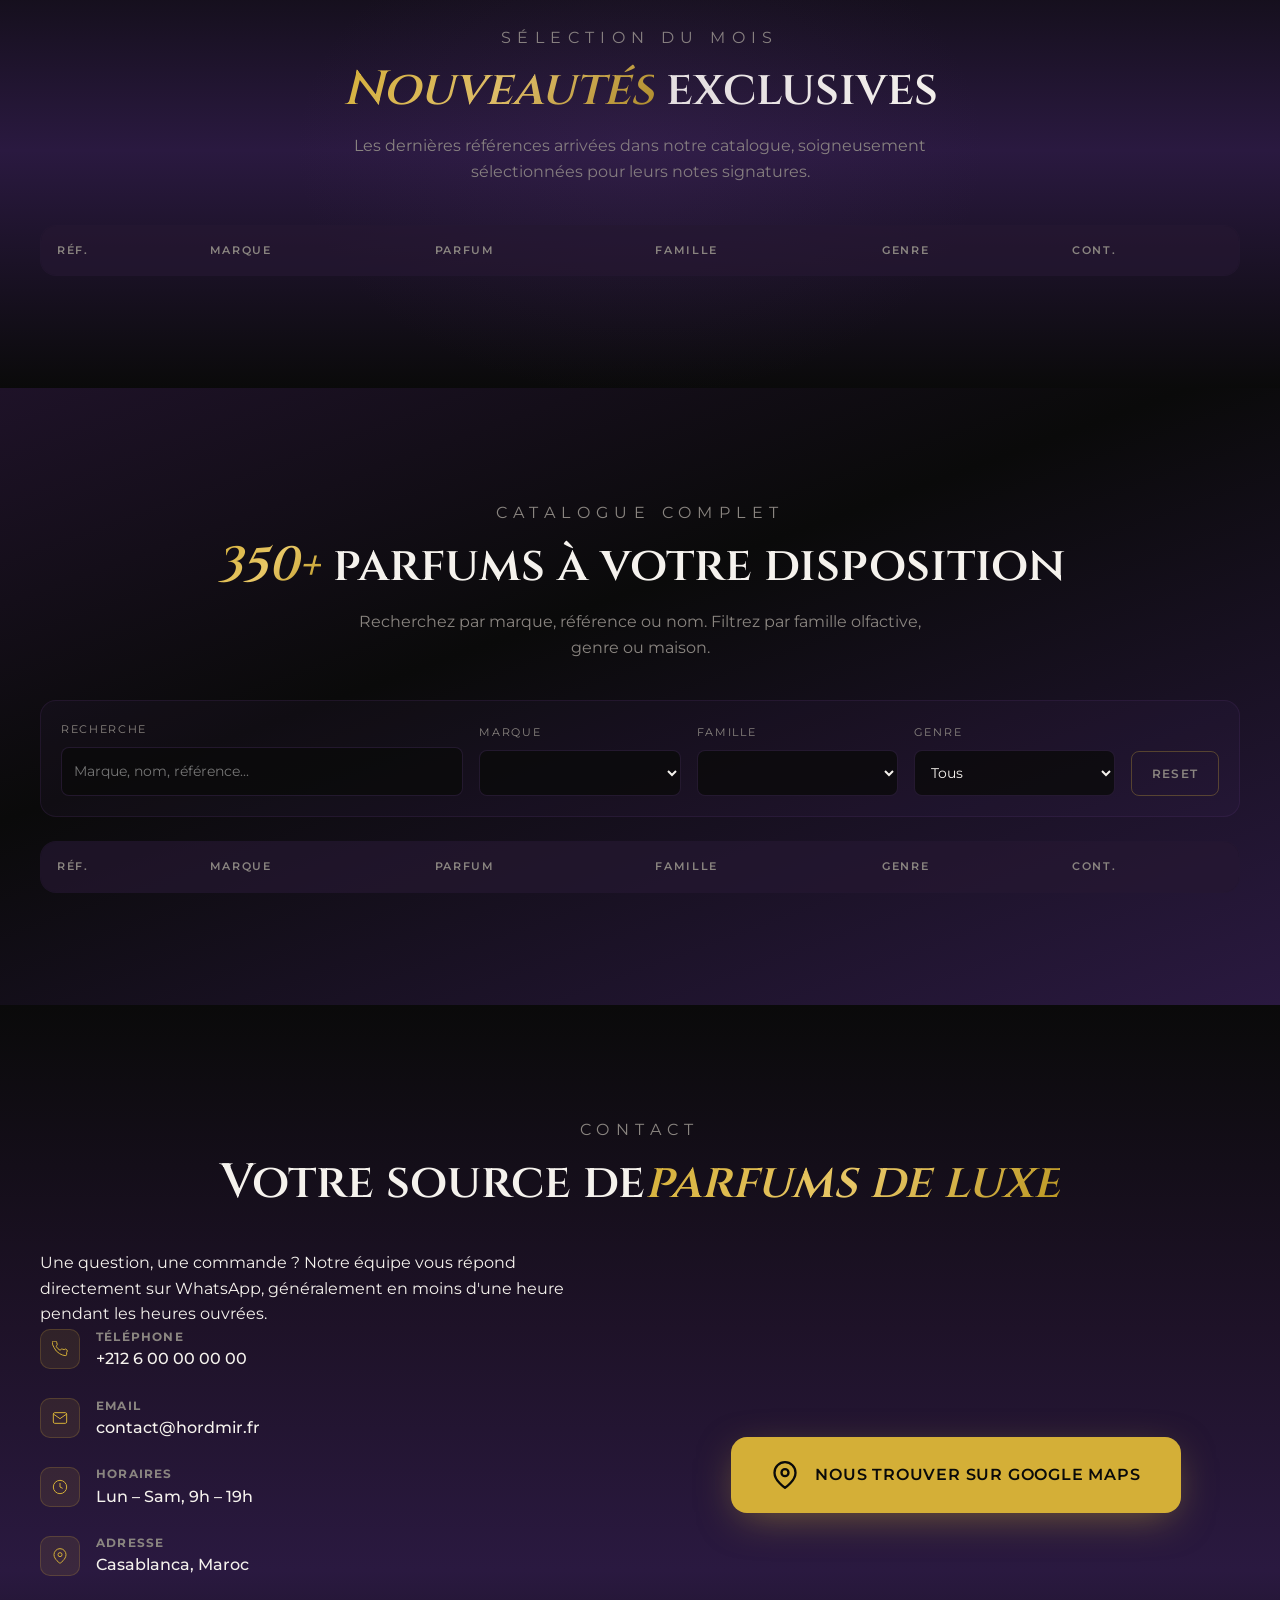
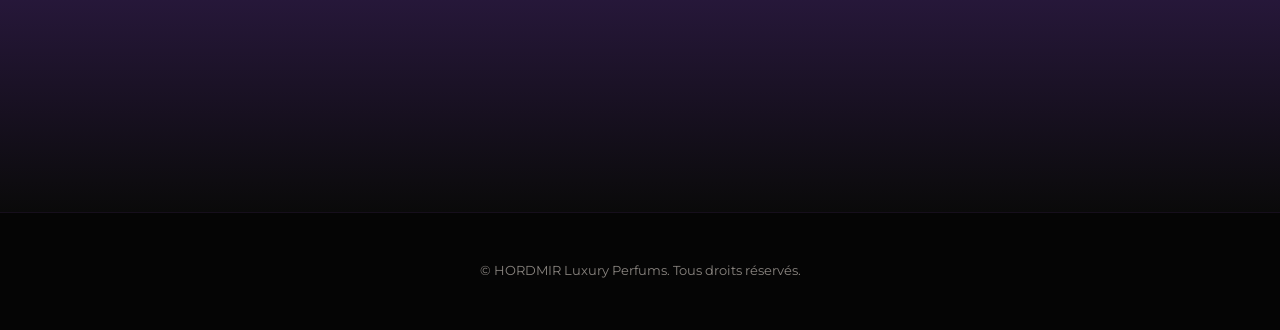
==== commit 23c0aac8: "Update contact section heading in index.html" ====
--- a/hordmir_ameliore/index.html
+++ b/hordmir_ameliore/index.html
@@ -238,7 +238,7 @@
     <div class="container">
       <div class="section-head fade-up">
         <p class="eyebrow">Contact</p>
-        <h2>Parlons de votre <span class="gold-gradient italic">projet</span></h2>
+        <h2>Votre source de<span class="gold-gradient italic">parfums de luxe</span></h2>
       </div>
       <div class="contact-grid">
 
